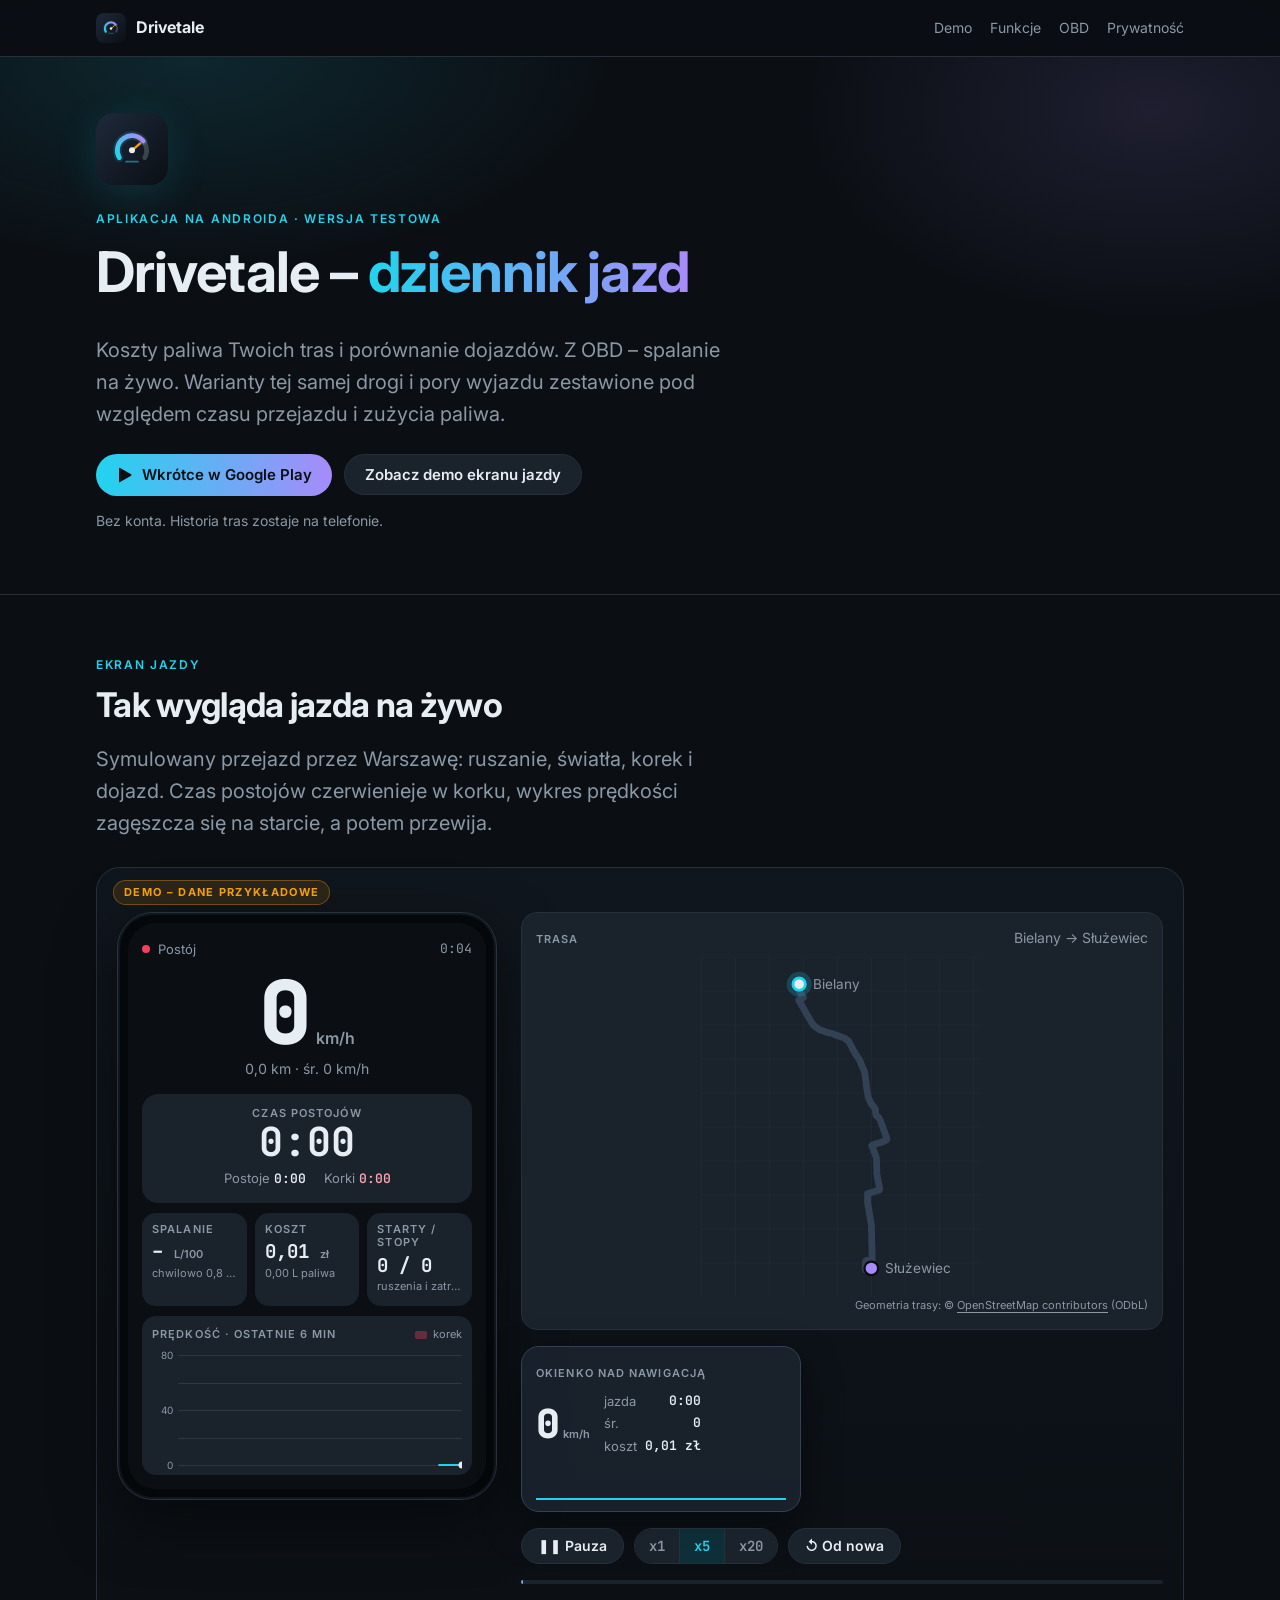
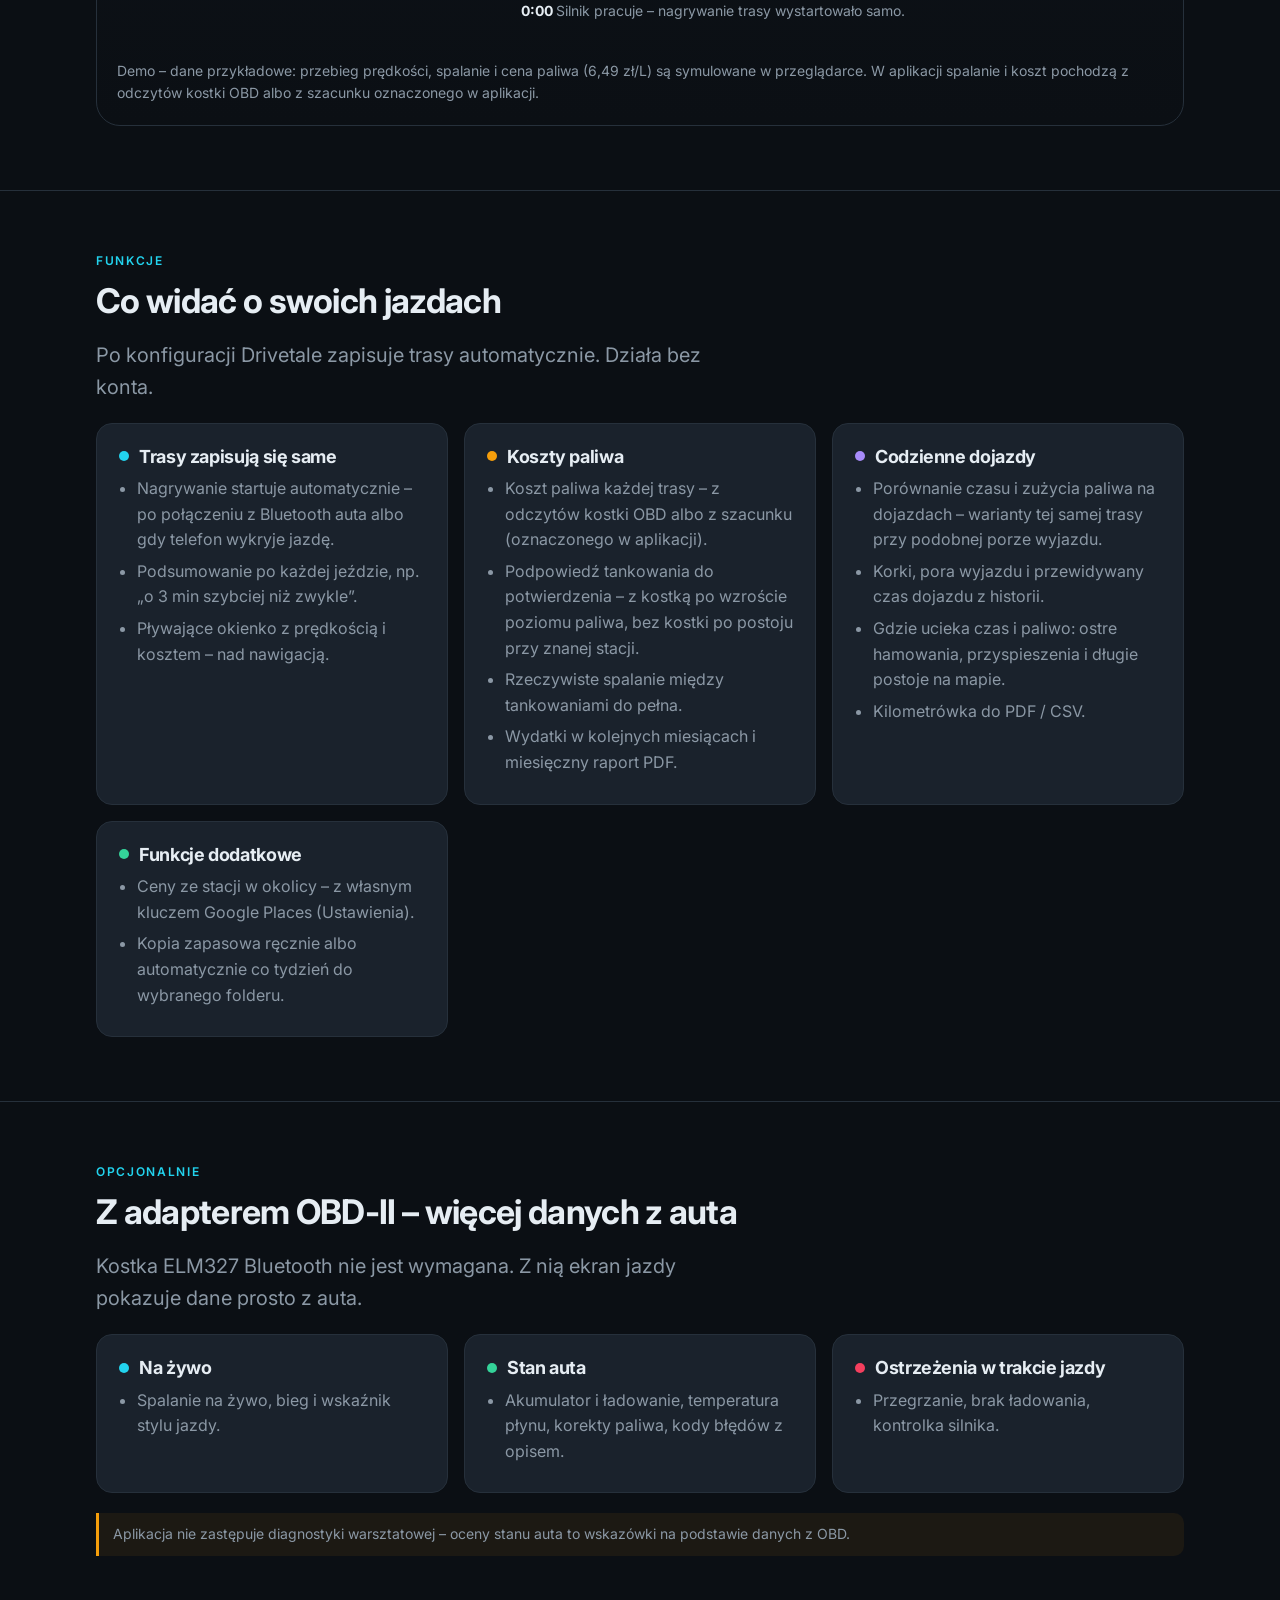
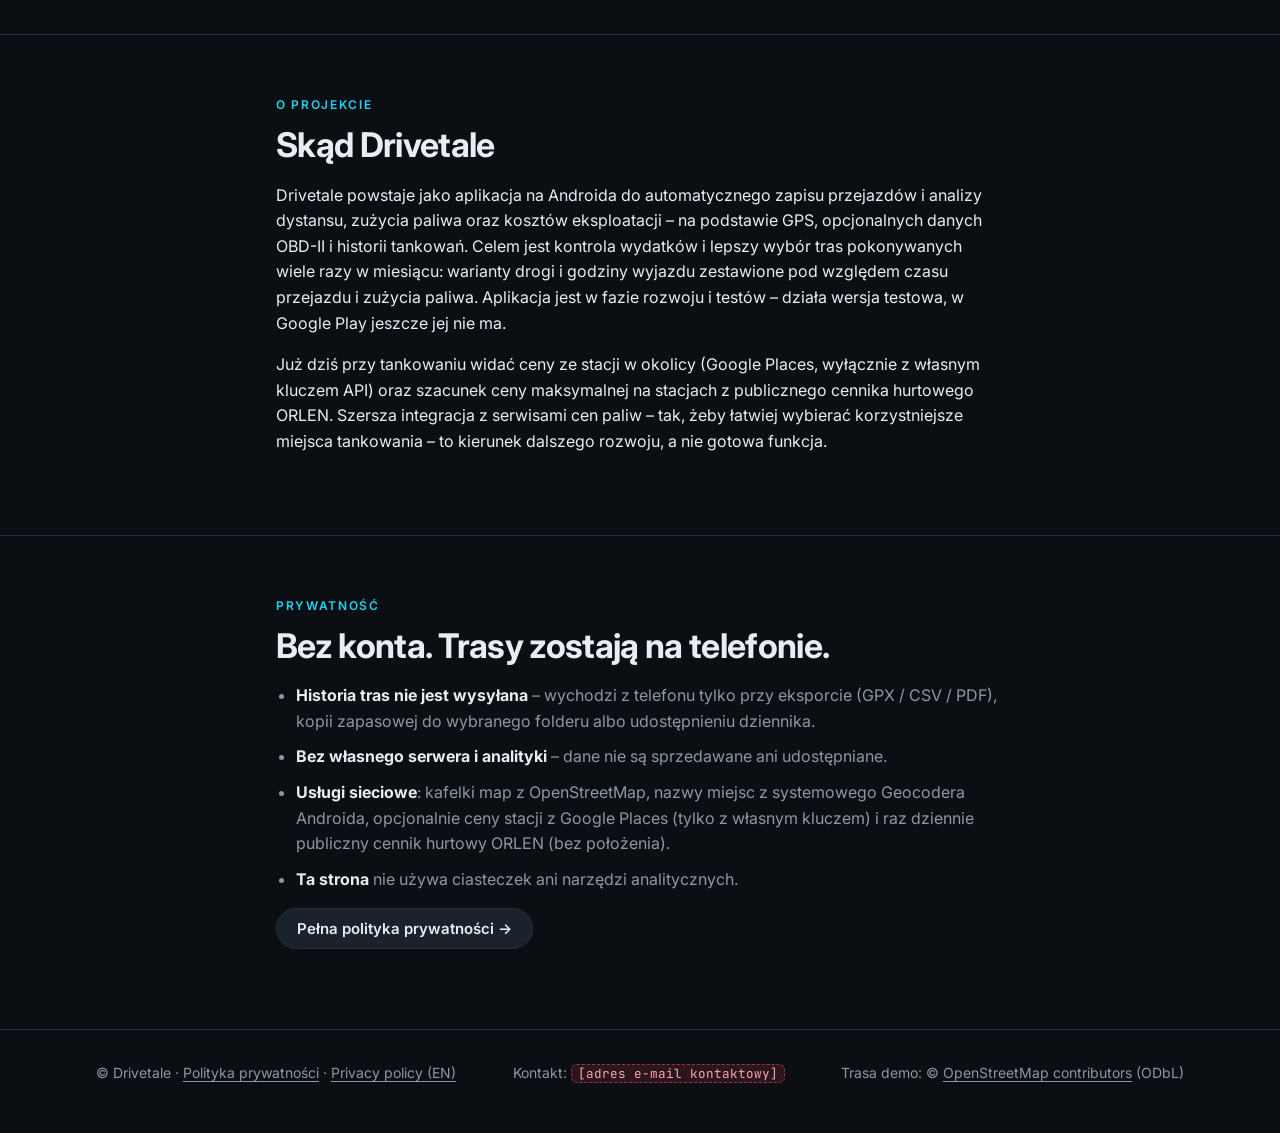
==== index.html @ a29736a2 "Strona Drivetale: strona główna z demem ekranu jazdy i polityka prywatności Statyczna strona pod Git" ====
<!doctype html>
<html lang="pl">
<head>
  <meta charset="utf-8">
  <meta name="viewport" content="width=device-width, initial-scale=1">
  <title>Drivetale – dziennik jazd</title>
  <meta name="description" content="Drivetale – dziennik jazd na Androida. Koszty paliwa Twoich tras i porównanie dojazdów: warianty drogi i pory wyjazdu pod względem czasu i spalania. Z OBD – spalanie na żywo.">
  <meta name="theme-color" content="#0B0F14">
  <meta property="og:title" content="Drivetale – dziennik jazd">
  <meta property="og:description" content="Koszty paliwa Twoich tras i porównanie dojazdów. Z OBD – spalanie na żywo.">
  <meta property="og:type" content="website">
  <link rel="icon" type="image/svg+xml" href="favicon.svg">
  <link rel="preconnect" href="https://fonts.googleapis.com">
  <link rel="preconnect" href="https://fonts.gstatic.com" crossorigin>
  <link rel="stylesheet" href="https://fonts.googleapis.com/css2?family=Inter:wght@400;600;700;800&family=JetBrains+Mono:wght@500;700&display=swap">
  <link rel="stylesheet" href="assets/style.css">
  <link rel="stylesheet" href="assets/demo.css">
</head>
<body>
  <header class="topbar">
    <div class="wrap">
      <a class="brand" href="./"><img src="favicon.svg" alt="" width="30" height="30">Drivetale</a>
      <nav class="topnav" aria-label="Sekcje strony">
        <a href="#demo">Demo</a>
        <a href="#funkcje" class="hide-sm">Funkcje</a>
        <a href="#obd" class="hide-sm">OBD</a>
        <a href="#prywatnosc">Prywatność</a>
      </nav>
    </div>
  </header>

  <main>
    <section class="hero">
      <div class="wrap">
        <img class="hero-logo" src="favicon.svg" alt="Ikona Drivetale" width="72" height="72">
        <div class="eyebrow">Aplikacja na Androida · wersja testowa</div>
        <h1>Drivetale – <span class="accent">dziennik jazd</span></h1>
        <p class="lead">Koszty paliwa Twoich tras i porównanie dojazdów. Z OBD – spalanie na żywo.
          Warianty tej samej drogi i pory wyjazdu zestawione pod względem czasu przejazdu i zużycia paliwa.</p>
        <div class="cta-row">
          <a class="btn btn-primary" id="play-cta" role="link" aria-disabled="true">
            <svg width="18" height="18" viewBox="0 0 24 24" aria-hidden="true"><path fill="currentColor" d="M4 3.5v17a1 1 0 0 0 1.5.86l14.6-8.5a1 1 0 0 0 0-1.72L5.5 2.64A1 1 0 0 0 4 3.5z"/></svg>
            <span id="play-cta-label">Wkrótce w Google Play</span>
          </a>
          <a class="btn" href="#demo">Zobacz demo ekranu jazdy</a>
        </div>
        <p class="small muted" style="margin-top:14px">Bez konta. Historia tras zostaje na telefonie.</p>
      </div>
    </section>

    <section id="demo" class="demo-section">
      <div class="wrap">
        <div class="eyebrow">Ekran jazdy</div>
        <h2>Tak wygląda jazda na żywo</h2>
        <p class="lead">Symulowany przejazd przez Warszawę: ruszanie, światła, korek i dojazd. Czas postojów
          czerwienieje w korku, wykres prędkości zagęszcza się na starcie, a potem przewija.</p>

        <div class="demo" id="demo-root">
          <div class="demo-tag">Demo – dane przykładowe</div>

          <div class="demo-grid">
            <!-- Ekran telefonu -->
            <div class="phone" aria-label="Podgląd ekranu jazdy (demo)">
              <div class="phone-screen">
                <div class="ls-top">
                  <span class="ls-rec"><span class="rec-dot"></span><span id="d-status">Gotowe do startu</span></span>
                  <span class="ls-time" id="d-elapsed">0:00</span>
                </div>

                <div class="ls-speed">
                  <span class="ls-speed-val" id="d-speed">0</span>
                  <span class="ls-speed-unit">km/h</span>
                </div>
                <div class="ls-sub"><span id="d-dist">0,0</span> km · śr. <span id="d-avg">0</span> km/h</div>

                <div class="ls-stop" id="d-stopbox">
                  <div class="ls-label">CZAS POSTOJÓW</div>
                  <div class="ls-stop-val" id="d-stop">0:00</div>
                  <div class="ls-pair">
                    <span>Postoje <b id="d-stops-sum">0:00</b></span>
                    <span class="jam">Korki <b id="d-jam-sum">0:00</b></span>
                  </div>
                </div>

                <div class="ls-tiles">
                  <div class="tile">
                    <div class="ls-label">Spalanie</div>
                    <div class="tile-val"><span id="d-fuel">–</span> <small>L/100</small></div>
                    <div class="tile-sub">chwilowo <span id="d-fuel-now">–</span></div>
                  </div>
                  <div class="tile">
                    <div class="ls-label">Koszt</div>
                    <div class="tile-val"><span id="d-cost">0,00</span> <small>zł</small></div>
                    <div class="tile-sub"><span id="d-litres">0,00</span> L paliwa</div>
                  </div>
                  <div class="tile">
                    <div class="ls-label">Starty / Stopy</div>
                    <div class="tile-val"><span id="d-starts">0</span> / <span id="d-halts">0</span></div>
                    <div class="tile-sub">ruszenia i zatrzymania</div>
                  </div>
                </div>

                <div class="ls-chart">
                  <div class="ls-chart-head"><span class="ls-label">Prędkość · ostatnie 6 min</span><span class="ls-legend"><i class="lg-jam"></i>korek</span></div>
                  <canvas id="d-chart" height="120" aria-label="Wykres prędkości z ostatnich 6 minut" role="img"></canvas>
                </div>
              </div>
            </div>

            <!-- Mapa, okienko, sterowanie -->
            <div class="demo-side">
              <div class="side-card map-card">
                <div class="side-head"><span class="ls-label">Trasa</span><span class="small muted">Bielany → Służewiec</span></div>
                <svg id="d-map" viewBox="0 0 300 300" role="img" aria-label="Przebieg trasy demo (schemat bez podkładu mapy)"></svg>
                <div class="map-credit">Geometria trasy: © <a href="https://www.openstreetmap.org/copyright" rel="noopener">OpenStreetMap contributors</a> (ODbL)</div>
              </div>

              <div class="pip" aria-label="Pływające okienko (demo)">
                <div class="pip-head"><span class="ls-label">Okienko nad nawigacją</span></div>
                <div class="pip-body">
                  <div class="pip-speed"><span id="p-speed">0</span><small>km/h</small></div>
                  <div class="pip-stats">
                    <div><span>jazda</span><b id="p-drive">0:00</b></div>
                    <div><span>śr.</span><b id="p-avg">0</b></div>
                    <div><span>koszt</span><b id="p-cost">0,00 zł</b></div>
                  </div>
                </div>
                <svg class="pip-spark" id="p-spark" viewBox="0 0 200 36" preserveAspectRatio="none" aria-hidden="true"><polyline points=""/></svg>
              </div>

              <div class="controls" role="group" aria-label="Sterowanie demem">
                <button class="btn" id="c-play" type="button" aria-pressed="false">▶ Start</button>
                <div class="seg" role="group" aria-label="Tempo odtwarzania">
                  <button type="button" data-mult="1">x1</button>
                  <button type="button" data-mult="5" class="on">x5</button>
                  <button type="button" data-mult="20">x20</button>
                </div>
                <button class="btn" id="c-restart" type="button">↺ Od nowa</button>
              </div>
              <div class="progress" aria-hidden="true"><div id="d-progress"></div></div>
              <p class="demo-event small" id="d-event" aria-live="polite">Naciśnij Start, żeby odtworzyć przejazd.</p>
            </div>
          </div>
          <p class="small muted demo-foot">Demo – dane przykładowe: przebieg prędkości, spalanie i cena paliwa
            (<span id="d-price">6,49</span> zł/L) są symulowane w przeglądarce. W aplikacji spalanie i koszt pochodzą
            z odczytów kostki OBD albo z szacunku oznaczonego w aplikacji.</p>
        </div>
      </div>
    </section>

    <section id="funkcje">
      <div class="wrap">
        <div class="eyebrow">Funkcje</div>
        <h2>Co widać o swoich jazdach</h2>
        <p class="lead">Po konfiguracji Drivetale zapisuje trasy automatycznie. Działa bez konta.</p>
        <div class="grid">
          <article class="card">
            <h3><span class="dot" style="background:var(--cyan)"></span>Trasy zapisują się same</h3>
            <ul>
              <li>Nagrywanie startuje automatycznie – po połączeniu z Bluetooth auta albo gdy telefon wykryje jazdę.</li>
              <li>Podsumowanie po każdej jeździe, np. „o 3 min szybciej niż zwykle”.</li>
              <li>Pływające okienko z prędkością i kosztem – nad nawigacją.</li>
            </ul>
          </article>
          <article class="card">
            <h3><span class="dot" style="background:var(--amber)"></span>Koszty paliwa</h3>
            <ul>
              <li>Koszt paliwa każdej trasy – z odczytów kostki OBD albo z szacunku (oznaczonego w aplikacji).</li>
              <li>Podpowiedź tankowania do potwierdzenia – z kostką po wzroście poziomu paliwa, bez kostki po postoju przy znanej stacji.</li>
              <li>Rzeczywiste spalanie między tankowaniami do pełna.</li>
              <li>Wydatki w kolejnych miesiącach i miesięczny raport PDF.</li>
            </ul>
          </article>
          <article class="card">
            <h3><span class="dot" style="background:var(--violet)"></span>Codzienne dojazdy</h3>
            <ul>
              <li>Porównanie czasu i zużycia paliwa na dojazdach – warianty tej samej trasy przy podobnej porze wyjazdu.</li>
              <li>Korki, pora wyjazdu i przewidywany czas dojazdu z historii.</li>
              <li>Gdzie ucieka czas i paliwo: ostre hamowania, przyspieszenia i długie postoje na mapie.</li>
              <li>Kilometrówka do PDF / CSV.</li>
            </ul>
          </article>
          <article class="card">
            <h3><span class="dot" style="background:var(--emerald)"></span>Funkcje dodatkowe</h3>
            <ul>
              <li>Ceny ze stacji w okolicy – z własnym kluczem Google Places (Ustawienia).</li>
              <li>Kopia zapasowa ręcznie albo automatycznie co tydzień do wybranego folderu.</li>
            </ul>
          </article>
        </div>
      </div>
    </section>

    <section id="obd">
      <div class="wrap">
        <div class="eyebrow">Opcjonalnie</div>
        <h2>Z adapterem OBD-II – więcej danych z auta</h2>
        <p class="lead">Kostka ELM327 Bluetooth nie jest wymagana. Z nią ekran jazdy pokazuje dane prosto z auta.</p>
        <div class="grid">
          <article class="card">
            <h3><span class="dot" style="background:var(--cyan)"></span>Na żywo</h3>
            <ul><li>Spalanie na żywo, bieg i wskaźnik stylu jazdy.</li></ul>
          </article>
          <article class="card">
            <h3><span class="dot" style="background:var(--emerald)"></span>Stan auta</h3>
            <ul><li>Akumulator i ładowanie, temperatura płynu, korekty paliwa, kody błędów z opisem.</li></ul>
          </article>
          <article class="card">
            <h3><span class="dot" style="background:var(--rose)"></span>Ostrzeżenia w trakcie jazdy</h3>
            <ul><li>Przegrzanie, brak ładowania, kontrolka silnika.</li></ul>
          </article>
        </div>
        <p class="note" style="margin-top:20px">Aplikacja nie zastępuje diagnostyki warsztatowej – oceny stanu auta to wskazówki na podstawie danych z OBD.</p>
      </div>
    </section>

    <section id="o-projekcie">
      <div class="wrap narrow">
        <div class="eyebrow">O projekcie</div>
        <h2>Skąd Drivetale</h2>
        <p>Drivetale powstaje jako aplikacja na Androida do automatycznego zapisu przejazdów i analizy dystansu,
          zużycia paliwa oraz kosztów eksploatacji – na podstawie GPS, opcjonalnych danych OBD-II i historii tankowań.
          Celem jest kontrola wydatków i lepszy wybór tras pokonywanych wiele razy w miesiącu: warianty drogi
          i godziny wyjazdu zestawione pod względem czasu przejazdu i zużycia paliwa. Aplikacja jest w fazie rozwoju
          i testów – działa wersja testowa, w Google Play jeszcze jej nie ma.</p>
        <p>Już dziś przy tankowaniu widać ceny ze stacji w okolicy (Google Places, wyłącznie z własnym kluczem API)
          oraz szacunek ceny maksymalnej na stacjach z publicznego cennika hurtowego ORLEN. Szersza integracja
          z serwisami cen paliw – tak, żeby łatwiej wybierać korzystniejsze miejsca tankowania – to kierunek
          dalszego rozwoju, a nie gotowa funkcja.</p>
      </div>
    </section>

    <section id="prywatnosc">
      <div class="wrap narrow">
        <div class="eyebrow">Prywatność</div>
        <h2>Bez konta. Trasy zostają na telefonie.</h2>
        <ul class="privacy-list">
          <li><b>Historia tras nie jest wysyłana</b> – wychodzi z telefonu tylko przy eksporcie (GPX / CSV / PDF), kopii zapasowej do wybranego folderu albo udostępnieniu dziennika.</li>
          <li><b>Bez własnego serwera i analityki</b> – dane nie są sprzedawane ani udostępniane.</li>
          <li><b>Usługi sieciowe</b>: kafelki map z OpenStreetMap, nazwy miejsc z systemowego Geocodera Androida, opcjonalnie ceny stacji z Google Places (tylko z własnym kluczem) i raz dziennie publiczny cennik hurtowy ORLEN (bez położenia).</li>
          <li><b>Ta strona</b> nie używa ciasteczek ani narzędzi analitycznych.</li>
        </ul>
        <p><a class="btn" href="polityka-prywatnosci.html">Pełna polityka prywatności →</a></p>
      </div>
    </section>
  </main>

  <footer>
    <div class="wrap">
      <div>© Drivetale · <a href="polityka-prywatnosci.html">Polityka prywatności</a> · <a href="polityka-prywatnosci.html#en">Privacy policy (EN)</a></div>
      <div>Kontakt: <span class="placeholder" title="Do uzupełnienia przed publikacją">[adres e-mail kontaktowy]</span></div>
      <div class="small">Trasa demo: © <a href="https://www.openstreetmap.org/copyright" rel="noopener">OpenStreetMap contributors</a> (ODbL)</div>
    </div>
  </footer>

  <script src="assets/site.js"></script>
  <script src="assets/route.js"></script>
  <script src="assets/demo.js"></script>
</body>
</html>
---- assets/style.css ----
/* Drivetale – wspólne style strony (kolory jak w ciemnym motywie aplikacji) */
:root {
  color-scheme: dark;
  --bg: #0B0F14;
  --bg-2: #10161D;
  --surface: #1A222C;
  --line: #26303B;
  --text: #E6EDF3;
  --muted: #8B98A5;
  --cyan: #22D3EE;
  --violet: #A78BFA;
  --amber: #F59E0B;
  --emerald: #34D399;
  --rose: #F43F5E;
  --radius: 16px;
  --gutter: 16px;
  --font: "Inter", system-ui, -apple-system, "Segoe UI", Roboto, sans-serif;
  --mono: "JetBrains Mono", ui-monospace, "SFMono-Regular", Menlo, monospace;
}

*, *::before, *::after { box-sizing: border-box; }
html { -webkit-text-size-adjust: 100%; scroll-behavior: smooth; }
@media (prefers-reduced-motion: reduce) { html { scroll-behavior: auto; } }
body {
  margin: 0;
  background: var(--bg);
  color: var(--text);
  font: 16px/1.6 var(--font);
  overflow-x: hidden;
}
img, svg, canvas { max-width: 100%; }
a { color: var(--cyan); text-underline-offset: 3px; }
a:hover { color: #67E8F9; }
:focus-visible { outline: 2px solid var(--cyan); outline-offset: 2px; border-radius: 4px; }

.wrap { width: 100%; max-width: 1120px; margin: 0 auto; padding: 0 var(--gutter); }
.narrow { max-width: 760px; }

/* Nagłówek */
.topbar {
  position: sticky; top: 0; z-index: 10;
  background: rgba(11, 15, 20, .85);
  backdrop-filter: blur(10px); -webkit-backdrop-filter: blur(10px);
  border-bottom: 1px solid var(--line);
}
.topbar .wrap { display: flex; align-items: center; justify-content: space-between; gap: 12px; height: 56px; }
.brand { display: flex; align-items: center; gap: 10px; color: var(--text); text-decoration: none; font-weight: 700; letter-spacing: -.01em; }
.brand img { width: 30px; height: 30px; border-radius: 8px; }
.topnav { display: flex; gap: 18px; font-size: 14px; }
.topnav a { color: var(--muted); text-decoration: none; }
.topnav a:hover { color: var(--text); }
@media (max-width: 640px) { .topnav .hide-sm { display: none; } }

/* Sekcje */
section { padding: 64px 0; }
section + section { border-top: 1px solid var(--line); }
h1, h2, h3 { line-height: 1.2; letter-spacing: -.02em; margin: 0 0 .5em; }
h1 { font-size: clamp(32px, 6vw, 56px); }
h2 { font-size: clamp(24px, 4vw, 34px); }
h3 { font-size: 18px; }
p { margin: 0 0 1em; }
.lead { font-size: clamp(17px, 2.2vw, 20px); color: var(--muted); max-width: 640px; }
.eyebrow { font: 600 12px/1 var(--font); letter-spacing: .14em; text-transform: uppercase; color: var(--cyan); margin-bottom: 14px; }
.muted { color: var(--muted); }
.small { font-size: 14px; }

/* Hero */
.hero { padding: 56px 0 48px; background:
  radial-gradient(600px 300px at 15% 0%, rgba(34, 211, 238, .12), transparent 70%),
  radial-gradient(500px 300px at 90% 10%, rgba(167, 139, 250, .12), transparent 70%); }
.hero h1 .accent { background: linear-gradient(90deg, var(--cyan), var(--violet)); -webkit-background-clip: text; background-clip: text; color: transparent; }
.hero-logo { width: 72px; height: 72px; border-radius: 18px; margin-bottom: 20px; box-shadow: 0 10px 40px rgba(34, 211, 238, .15); }
.cta-row { display: flex; flex-wrap: wrap; gap: 12px; align-items: center; margin-top: 24px; }
.btn {
  display: inline-flex; align-items: center; gap: 8px;
  padding: 12px 20px; border-radius: 999px; border: 1px solid var(--line);
  background: var(--surface); color: var(--text); font: 600 15px/1 var(--font);
  text-decoration: none; cursor: pointer;
}
.btn:hover { border-color: var(--cyan); color: var(--text); }
.btn-primary { background: linear-gradient(90deg, var(--cyan), var(--violet)); color: #0B0F14; border: 0; }
.btn-primary:hover { color: #0B0F14; filter: brightness(1.08); }
.btn[aria-disabled="true"] { cursor: default; }
.badge { display: inline-block; padding: 4px 10px; border-radius: 999px; font-size: 12px; font-weight: 600; background: rgba(245, 158, 11, .14); color: var(--amber); }

/* Karty funkcji */
.grid { display: grid; gap: 16px; grid-template-columns: repeat(auto-fit, minmax(min(100%, 300px), 1fr)); }
.card { background: var(--surface); border: 1px solid var(--line); border-radius: var(--radius); padding: 22px; }
.card h3 { display: flex; align-items: center; gap: 10px; }
.card ul { margin: 0; padding-left: 18px; color: var(--muted); }
.card li { margin: 6px 0; }
.card li strong { color: var(--text); font-weight: 600; }
.dot { width: 10px; height: 10px; border-radius: 50%; flex: none; }
.note { border-left: 3px solid var(--amber); padding: 10px 14px; background: rgba(245, 158, 11, .07); border-radius: 0 10px 10px 0; color: var(--muted); font-size: 14px; }

/* Stopka */
footer { border-top: 1px solid var(--line); padding: 32px 0 48px; color: var(--muted); font-size: 14px; }
footer .wrap { display: flex; flex-wrap: wrap; gap: 12px 28px; justify-content: space-between; }
footer a { color: var(--muted); }
.placeholder { background: rgba(244, 63, 94, .14); color: #FDA4AF; border: 1px dashed rgba(244, 63, 94, .6); border-radius: 6px; padding: 0 6px; font-family: var(--mono); font-size: .9em; white-space: nowrap; }

/* Treść polityki */
.doc h1 { font-size: clamp(28px, 5vw, 40px); }
.doc h2 { font-size: 22px; margin-top: 2em; }
.doc ul { padding-left: 20px; }
.doc li { margin: 8px 0; }
.doc hr { border: 0; border-top: 1px solid var(--line); margin: 48px 0; }
.doc .meta { color: var(--muted); font-size: 15px; }
.doc a { word-break: break-word; }
---- assets/demo.css ----
/* Drivetale – interaktywne demo ekranu jazdy */
.demo { position: relative; margin-top: 28px; padding: 44px 20px 20px; border: 1px solid var(--line); border-radius: 24px;
  background: linear-gradient(180deg, var(--bg-2), var(--bg)); }
.demo-tag { position: absolute; top: 12px; left: 16px; font: 700 11px/1 var(--font); letter-spacing: .12em; text-transform: uppercase;
  color: var(--amber); background: rgba(245, 158, 11, .12); border: 1px solid rgba(245, 158, 11, .35); padding: 6px 10px; border-radius: 999px; }
.demo-grid { display: grid; gap: 24px; grid-template-columns: minmax(0, 380px) minmax(0, 1fr); align-items: start; justify-content: center; }
@media (max-width: 820px) { .demo-grid { grid-template-columns: minmax(0, 1fr); } .demo { padding: 44px 12px 16px; } }
.demo-foot { margin: 18px 0 0; }

/* Telefon */
.phone { width: 100%; max-width: 380px; margin: 0 auto; padding: 10px; border-radius: 36px; background: #05080B;
  border: 1px solid #2A3440; box-shadow: 0 20px 60px rgba(0, 0, 0, .5), inset 0 0 0 2px #10161D; }
.phone-screen { border-radius: 28px; background: var(--bg); padding: 16px 14px 14px; overflow: hidden; }
.ls-top { display: flex; justify-content: space-between; align-items: center; font-size: 13px; color: var(--muted); }
.ls-rec { display: inline-flex; align-items: center; gap: 8px; }
.rec-dot { width: 8px; height: 8px; border-radius: 50%; background: var(--muted); }
.demo.running .rec-dot { background: var(--rose); animation: pulse 1.4s infinite; }
@keyframes pulse { 50% { opacity: .3; } }
@media (prefers-reduced-motion: reduce) { .demo.running .rec-dot { animation: none; } }
.ls-time { font-family: var(--mono); }
.ls-label { font: 600 11px/1.2 var(--font); letter-spacing: .1em; text-transform: uppercase; color: var(--muted); }

.ls-speed { display: flex; align-items: baseline; justify-content: center; gap: 8px; margin-top: 8px; }
.ls-speed-val { font: 800 88px/1 var(--mono); letter-spacing: -.04em; font-variant-numeric: tabular-nums; }
.ls-speed-unit { color: var(--muted); font-weight: 600; }
.ls-sub { text-align: center; color: var(--muted); font-size: 14px; margin-top: 2px; font-variant-numeric: tabular-nums; }

.ls-stop { margin-top: 14px; padding: 12px 14px; border-radius: 16px; background: var(--surface); border: 1px solid transparent;
  text-align: center; transition: background-color .4s, border-color .4s; }
.ls-stop-val { font: 700 40px/1.1 var(--mono); font-variant-numeric: tabular-nums; transition: color .4s; }
.ls-pair { display: flex; justify-content: center; gap: 18px; font-size: 13px; color: var(--muted); margin-top: 4px; }
.ls-pair b { color: var(--text); font-family: var(--mono); font-weight: 600; }
.ls-stop.is-stopped .ls-stop-val { color: var(--amber); }
.ls-stop.is-jam { background: rgba(244, 63, 94, .14); border-color: rgba(244, 63, 94, .5); }
.ls-stop.is-jam .ls-stop-val, .ls-stop.is-jam .ls-label { color: var(--rose); }
.ls-pair .jam b { color: #FDA4AF; }

.ls-tiles { display: grid; grid-template-columns: repeat(3, minmax(0, 1fr)); gap: 8px; margin-top: 10px; }
.tile { background: var(--surface); border-radius: 14px; padding: 10px; min-width: 0; }
.tile-val { font: 700 19px/1.3 var(--mono); margin-top: 4px; white-space: nowrap; font-variant-numeric: tabular-nums; }
.tile-val small { font: 600 11px var(--font); color: var(--muted); }
.tile-sub { font-size: 11px; color: var(--muted); white-space: nowrap; overflow: hidden; text-overflow: ellipsis; }
@media (max-width: 360px) { .tile-val { font-size: 16px; } .ls-speed-val { font-size: 72px; } }

.ls-chart { margin-top: 10px; background: var(--surface); border-radius: 14px; padding: 10px 10px 6px; }
.ls-chart-head { display: flex; justify-content: space-between; align-items: center; margin-bottom: 6px; }
.ls-legend { font-size: 11px; color: var(--muted); display: inline-flex; align-items: center; gap: 6px; }
.lg-jam { width: 12px; height: 8px; border-radius: 2px; background: rgba(244, 63, 94, .35); display: inline-block; }
#d-chart { display: block; width: 100%; height: 120px; }

/* Panel boczny */
.demo-side { display: flex; flex-direction: column; gap: 16px; min-width: 0; }
.side-card { background: var(--surface); border: 1px solid var(--line); border-radius: var(--radius); padding: 14px; }
.side-head { display: flex; justify-content: space-between; align-items: baseline; gap: 8px; flex-wrap: wrap; }
#d-map { display: block; width: 100%; height: auto; max-height: 340px; margin-top: 8px; }
.map-credit { font-size: 11px; color: var(--muted); text-align: right; }
.map-credit a { color: var(--muted); }

.pip { align-self: flex-start; width: 100%; max-width: 280px; background: rgba(26, 34, 44, .96); border: 1px solid #334155;
  border-radius: 18px; padding: 12px 14px 10px; box-shadow: 0 16px 40px rgba(0, 0, 0, .45); }
.pip-body { display: flex; align-items: center; gap: 14px; margin-top: 6px; }
.pip-speed { font: 800 40px/1 var(--mono); font-variant-numeric: tabular-nums; }
.pip-speed small { font: 600 11px var(--font); color: var(--muted); margin-left: 3px; }
.pip-stats { display: grid; gap: 2px; font-size: 13px; }
.pip-stats div { display: flex; gap: 8px; justify-content: space-between; }
.pip-stats span { color: var(--muted); }
.pip-stats b { font-family: var(--mono); font-weight: 600; font-variant-numeric: tabular-nums; }
.pip-spark { display: block; width: 100%; height: 36px; margin-top: 8px; }
.pip-spark polyline { fill: none; stroke: var(--cyan); stroke-width: 2; vector-effect: non-scaling-stroke; stroke-linejoin: round; }

.controls { display: flex; flex-wrap: wrap; gap: 10px; align-items: center; }
.controls .btn { padding: 10px 16px; font-size: 14px; }
.seg { display: inline-flex; border: 1px solid var(--line); border-radius: 999px; overflow: hidden; }
.seg button { background: var(--surface); color: var(--muted); border: 0; padding: 10px 14px; font: 600 14px/1 var(--mono); cursor: pointer; }
.seg button + button { border-left: 1px solid var(--line); }
.seg button.on { background: rgba(34, 211, 238, .16); color: var(--cyan); }
.progress { height: 4px; border-radius: 4px; background: var(--surface); overflow: hidden; }
.progress div { height: 100%; width: 0; background: linear-gradient(90deg, var(--cyan), var(--violet)); }
.demo-event { margin: 0; color: var(--muted); min-height: 3em; }
.demo-event b { color: var(--text); }

.privacy-list { padding-left: 20px; }
.privacy-list li { margin: 10px 0; color: var(--muted); }
.privacy-list b { color: var(--text); }

/* Wąskie telefony: ciaśniej, bez poziomego przewijania */
@media (max-width: 420px) {
  .demo { padding: 44px 8px 12px; border-radius: 18px; }
  .phone { padding: 6px; border-radius: 28px; }
  .phone-screen { padding: 14px 10px 10px; border-radius: 22px; }
  .ls-tiles { gap: 6px; }
  .tile { padding: 8px 7px; }
  .tile-val { font-size: 15px; }
  .tile .ls-label { font-size: 9.5px; letter-spacing: .04em; }
  .ls-stop-val { font-size: 34px; }
  .seg button { padding: 10px 11px; }
}
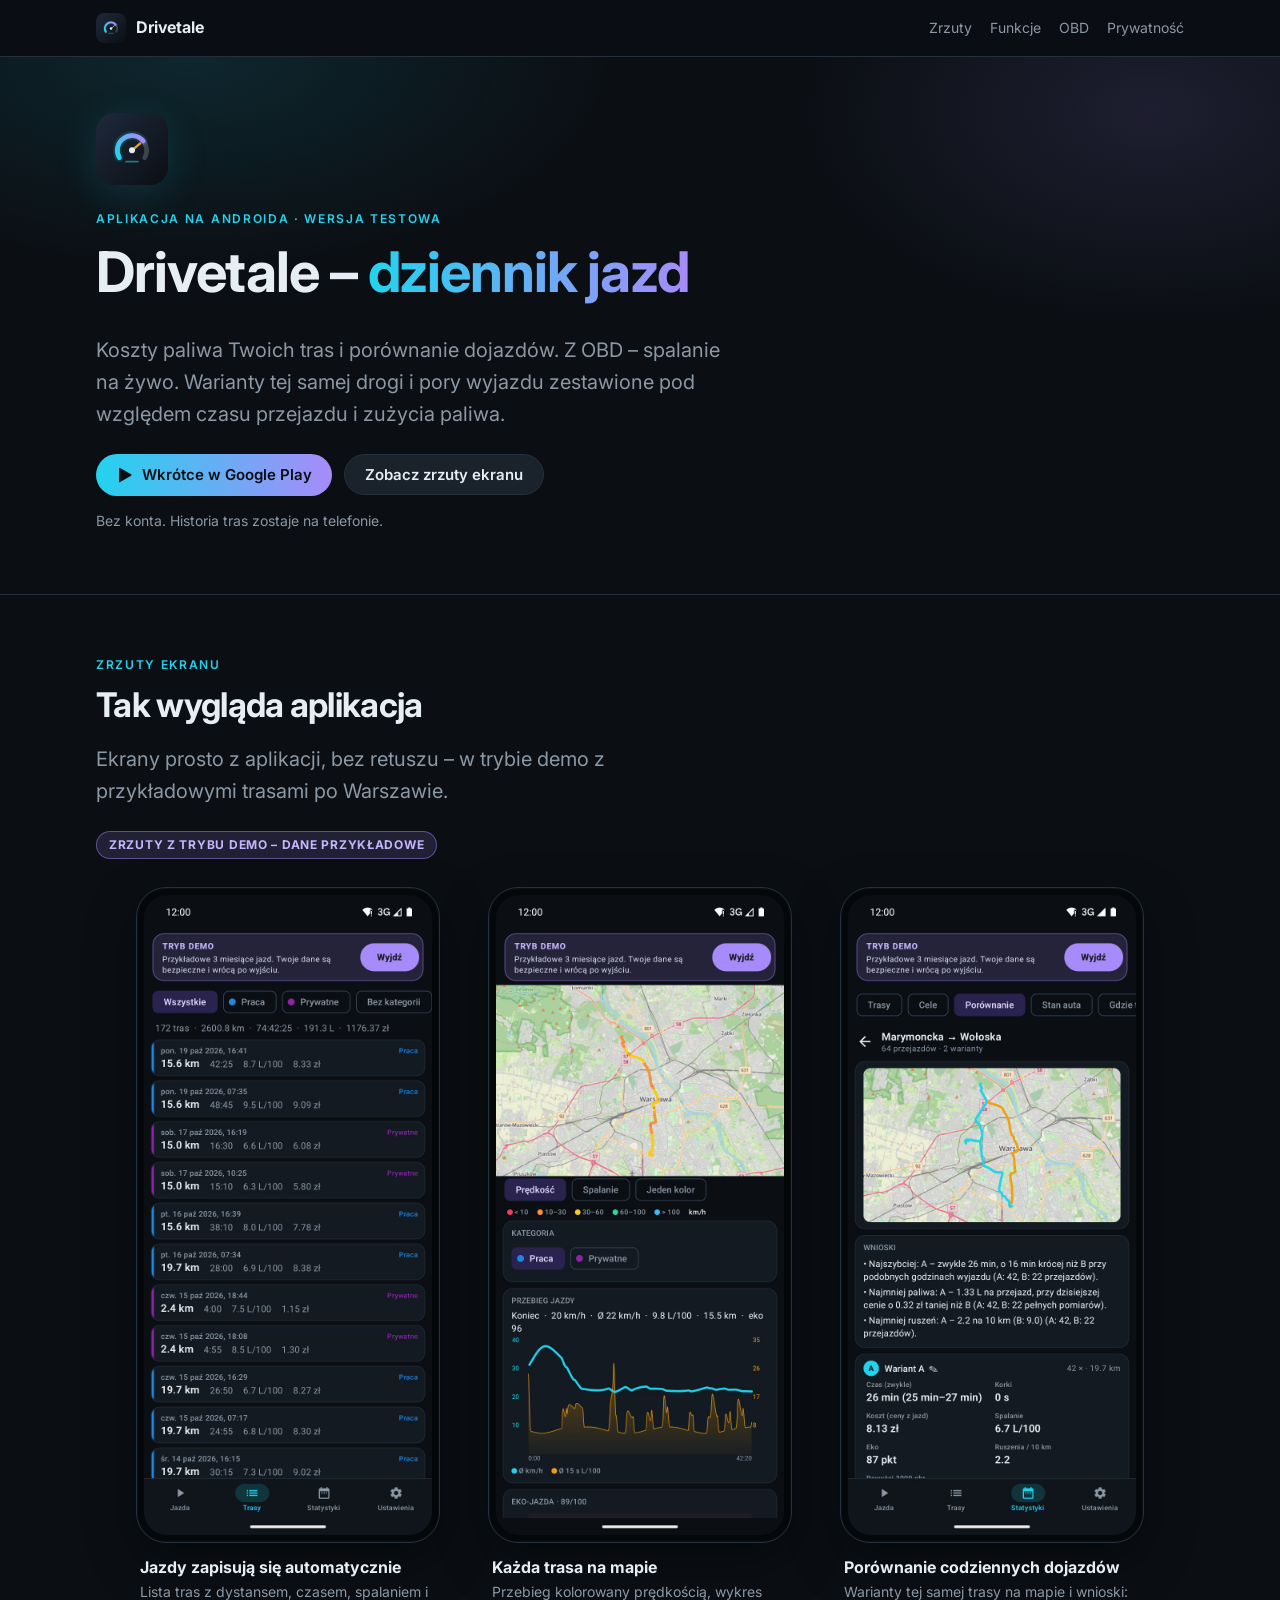
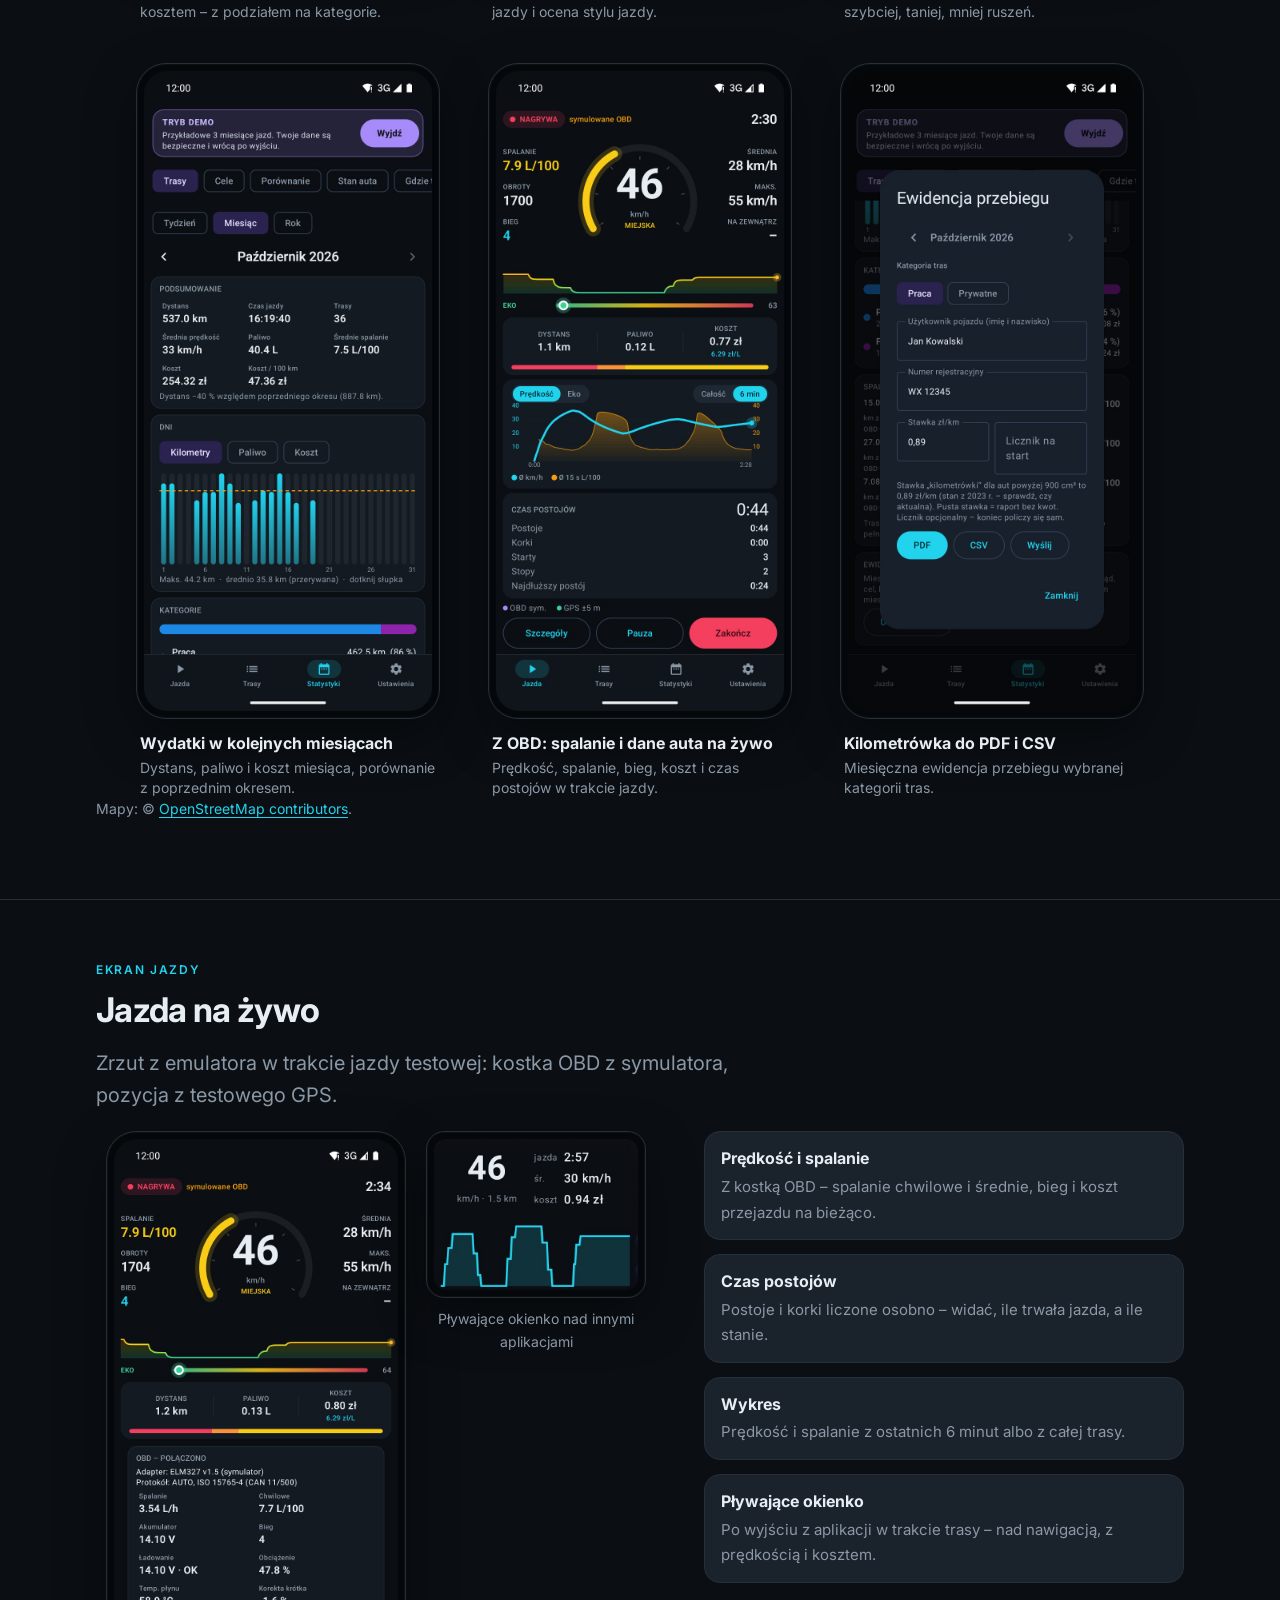
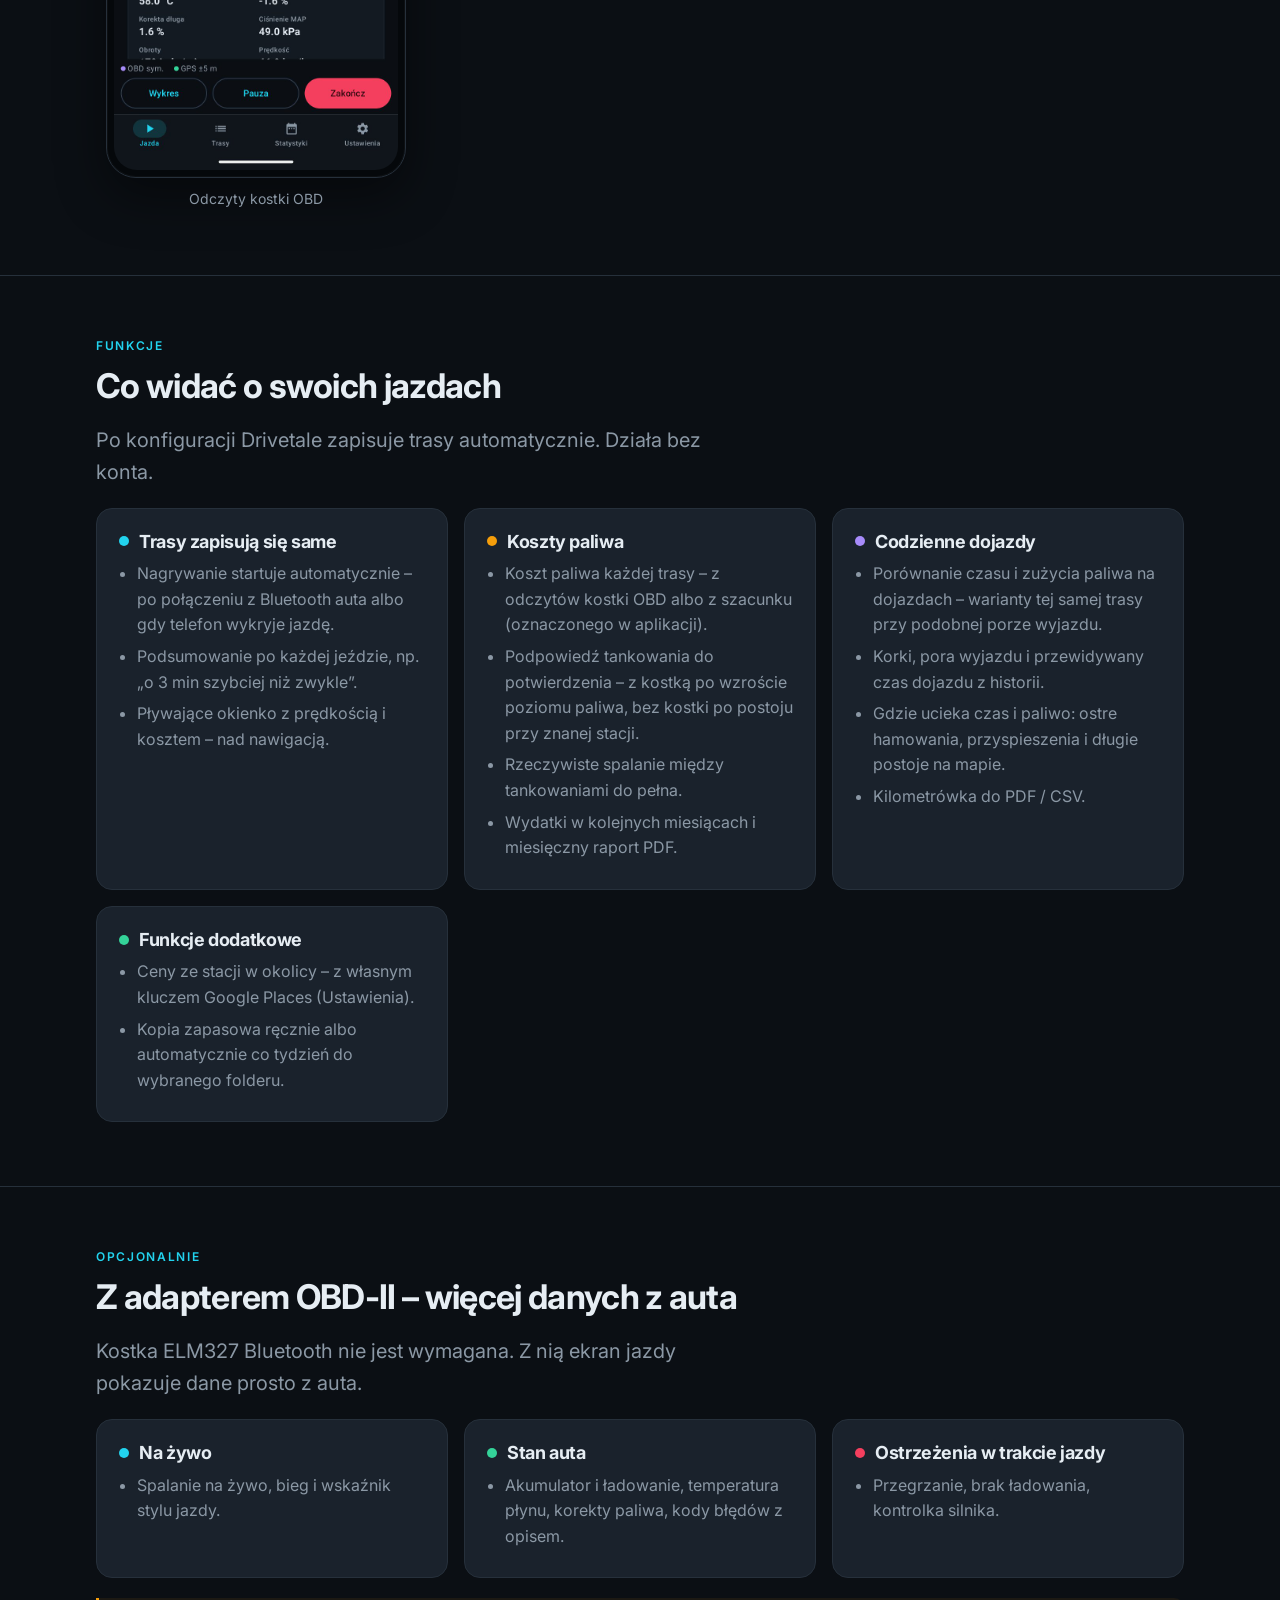
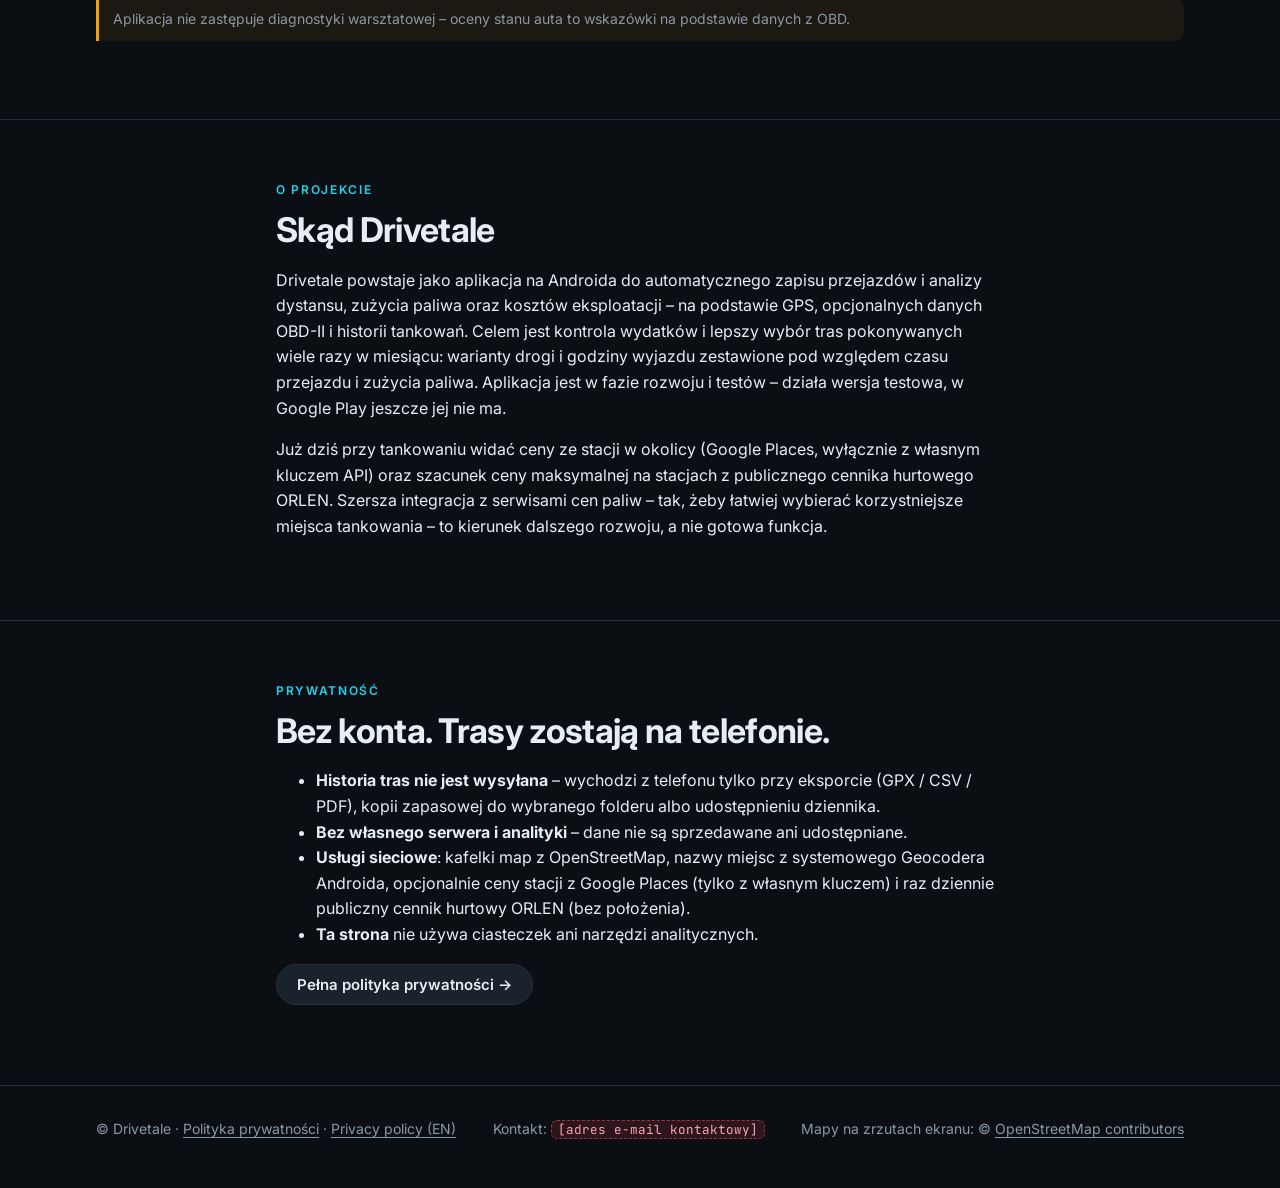
==== commit 3a0255b2: "Prawdziwe zrzuty ekranu aplikacji zamiast rysowanego dema Galeria sześciu ekranów z trybu demo (Tras" ====
--- a/index.html
+++ b/index.html
@@ -14,14 +14,14 @@
   <link rel="preconnect" href="https://fonts.gstatic.com" crossorigin>
   <link rel="stylesheet" href="https://fonts.googleapis.com/css2?family=Inter:wght@400;600;700;800&family=JetBrains+Mono:wght@500;700&display=swap">
   <link rel="stylesheet" href="assets/style.css">
-  <link rel="stylesheet" href="assets/demo.css">
+  <link rel="stylesheet" href="assets/gallery.css">
 </head>
 <body>
   <header class="topbar">
     <div class="wrap">
       <a class="brand" href="./"><img src="favicon.svg" alt="" width="30" height="30">Drivetale</a>
       <nav class="topnav" aria-label="Sekcje strony">
-        <a href="#demo">Demo</a>
+        <a href="#zrzuty">Zrzuty</a>
         <a href="#funkcje" class="hide-sm">Funkcje</a>
         <a href="#obd" class="hide-sm">OBD</a>
         <a href="#prywatnosc">Prywatność</a>
@@ -42,108 +42,71 @@
             <svg width="18" height="18" viewBox="0 0 24 24" aria-hidden="true"><path fill="currentColor" d="M4 3.5v17a1 1 0 0 0 1.5.86l14.6-8.5a1 1 0 0 0 0-1.72L5.5 2.64A1 1 0 0 0 4 3.5z"/></svg>
             <span id="play-cta-label">Wkrótce w Google Play</span>
           </a>
-          <a class="btn" href="#demo">Zobacz demo ekranu jazdy</a>
+          <a class="btn" href="#zrzuty">Zobacz zrzuty ekranu</a>
         </div>
         <p class="small muted" style="margin-top:14px">Bez konta. Historia tras zostaje na telefonie.</p>
       </div>
     </section>
 
-    <section id="demo" class="demo-section">
+    <section id="zrzuty">
+      <div class="wrap">
+        <div class="eyebrow">Zrzuty ekranu</div>
+        <h2>Tak wygląda aplikacja</h2>
+        <p class="lead">Ekrany prosto z aplikacji, bez retuszu – w trybie demo z przykładowymi trasami po Warszawie.</p>
+        <div class="shots-tag">Zrzuty z trybu demo – dane przykładowe</div>
+        <ul class="gallery" aria-label="Zrzuty ekranu aplikacji">
+          <li>
+            <figure><div class="device"><a href="assets/shots/trasy.jpg"><img src="assets/shots/trasy.jpg" alt="Lista tras w aplikacji Drivetale" width="720" height="1600" decoding="async"></a></div>
+            <figcaption><b>Jazdy zapisują się automatycznie</b><span>Lista tras z dystansem, czasem, spalaniem i kosztem – z podziałem na kategorie.</span></figcaption></figure>
+          </li>
+          <li>
+            <figure><div class="device"><a href="assets/shots/trasa.jpg"><img src="assets/shots/trasa.jpg" alt="Szczegóły trasy z mapą i wykresem prędkości" width="720" height="1600" decoding="async"></a></div>
+            <figcaption><b>Każda trasa na mapie</b><span>Przebieg kolorowany prędkością, wykres jazdy i ocena stylu jazdy.</span></figcaption></figure>
+          </li>
+          <li>
+            <figure><div class="device"><a href="assets/shots/porownanie.jpg"><img src="assets/shots/porownanie.jpg" alt="Porównanie dwóch wariantów dojazdu z mapą i wnioskami" width="720" height="1600" decoding="async"></a></div>
+            <figcaption><b>Porównanie codziennych dojazdów</b><span>Warianty tej samej trasy na mapie i wnioski: szybciej, taniej, mniej ruszeń.</span></figcaption></figure>
+          </li>
+          <li>
+            <figure><div class="device"><a href="assets/shots/statystyki.jpg"><img src="assets/shots/statystyki.jpg" alt="Statystyki miesiąca z kosztem i wykresem dni" width="720" height="1600" loading="lazy" decoding="async"></a></div>
+            <figcaption><b>Wydatki w kolejnych miesiącach</b><span>Dystans, paliwo i koszt miesiąca, porównanie z poprzednim okresem.</span></figcaption></figure>
+          </li>
+          <li>
+            <figure><div class="device"><a href="assets/shots/jazda.jpg"><img src="assets/shots/jazda.jpg" alt="Ekran jazdy z prędkościomierzem, wykresem i czasem postojów" width="720" height="1600" loading="lazy" decoding="async"></a></div>
+            <figcaption><b>Z OBD: spalanie i dane auta na żywo</b><span>Prędkość, spalanie, bieg, koszt i czas postojów w trakcie jazdy.</span></figcaption></figure>
+          </li>
+          <li>
+            <figure><div class="device"><a href="assets/shots/eksport.jpg"><img src="assets/shots/eksport.jpg" alt="Okno ewidencji przebiegu z eksportem do PDF i CSV" width="720" height="1600" loading="lazy" decoding="async"></a></div>
+            <figcaption><b>Kilometrówka do PDF i CSV</b><span>Miesięczna ewidencja przebiegu wybranej kategorii tras.</span></figcaption></figure>
+          </li>
+        </ul>
+        <p class="small muted gallery-hint">Przesuń w bok, żeby zobaczyć kolejne ekrany. Dotknięcie otwiera zrzut w pełnym rozmiarze.</p>
+        <p class="small muted">Mapy: © <a href="https://www.openstreetmap.org/copyright" rel="noopener">OpenStreetMap contributors</a>.</p>
+      </div>
+    </section>
+
+    <section id="jazda">
       <div class="wrap">
         <div class="eyebrow">Ekran jazdy</div>
-        <h2>Tak wygląda jazda na żywo</h2>
-        <p class="lead">Symulowany przejazd przez Warszawę: ruszanie, światła, korek i dojazd. Czas postojów
-          czerwienieje w korku, wykres prędkości zagęszcza się na starcie, a potem przewija.</p>
-
-        <div class="demo" id="demo-root">
-          <div class="demo-tag">Demo – dane przykładowe</div>
-
-          <div class="demo-grid">
-            <!-- Ekran telefonu -->
-            <div class="phone" aria-label="Podgląd ekranu jazdy (demo)">
-              <div class="phone-screen">
-                <div class="ls-top">
-                  <span class="ls-rec"><span class="rec-dot"></span><span id="d-status">Gotowe do startu</span></span>
-                  <span class="ls-time" id="d-elapsed">0:00</span>
-                </div>
-
-                <div class="ls-speed">
-                  <span class="ls-speed-val" id="d-speed">0</span>
-                  <span class="ls-speed-unit">km/h</span>
-                </div>
-                <div class="ls-sub"><span id="d-dist">0,0</span> km · śr. <span id="d-avg">0</span> km/h</div>
-
-                <div class="ls-stop" id="d-stopbox">
-                  <div class="ls-label">CZAS POSTOJÓW</div>
-                  <div class="ls-stop-val" id="d-stop">0:00</div>
-                  <div class="ls-pair">
-                    <span>Postoje <b id="d-stops-sum">0:00</b></span>
-                    <span class="jam">Korki <b id="d-jam-sum">0:00</b></span>
-                  </div>
-                </div>
-
-                <div class="ls-tiles">
-                  <div class="tile">
-                    <div class="ls-label">Spalanie</div>
-                    <div class="tile-val"><span id="d-fuel">–</span> <small>L/100</small></div>
-                    <div class="tile-sub">chwilowo <span id="d-fuel-now">–</span></div>
-                  </div>
-                  <div class="tile">
-                    <div class="ls-label">Koszt</div>
-                    <div class="tile-val"><span id="d-cost">0,00</span> <small>zł</small></div>
-                    <div class="tile-sub"><span id="d-litres">0,00</span> L paliwa</div>
-                  </div>
-                  <div class="tile">
-                    <div class="ls-label">Starty / Stopy</div>
-                    <div class="tile-val"><span id="d-starts">0</span> / <span id="d-halts">0</span></div>
-                    <div class="tile-sub">ruszenia i zatrzymania</div>
-                  </div>
-                </div>
-
-                <div class="ls-chart">
-                  <div class="ls-chart-head"><span class="ls-label">Prędkość · ostatnie 6 min</span><span class="ls-legend"><i class="lg-jam"></i>korek</span></div>
-                  <canvas id="d-chart" height="120" aria-label="Wykres prędkości z ostatnich 6 minut" role="img"></canvas>
-                </div>
-              </div>
-            </div>
-
-            <!-- Mapa, okienko, sterowanie -->
-            <div class="demo-side">
-              <div class="side-card map-card">
-                <div class="side-head"><span class="ls-label">Trasa</span><span class="small muted">Bielany → Służewiec</span></div>
-                <svg id="d-map" viewBox="0 0 300 300" role="img" aria-label="Przebieg trasy demo (schemat bez podkładu mapy)"></svg>
-                <div class="map-credit">Geometria trasy: © <a href="https://www.openstreetmap.org/copyright" rel="noopener">OpenStreetMap contributors</a> (ODbL)</div>
-              </div>
-
-              <div class="pip" aria-label="Pływające okienko (demo)">
-                <div class="pip-head"><span class="ls-label">Okienko nad nawigacją</span></div>
-                <div class="pip-body">
-                  <div class="pip-speed"><span id="p-speed">0</span><small>km/h</small></div>
-                  <div class="pip-stats">
-                    <div><span>jazda</span><b id="p-drive">0:00</b></div>
-                    <div><span>śr.</span><b id="p-avg">0</b></div>
-                    <div><span>koszt</span><b id="p-cost">0,00 zł</b></div>
-                  </div>
-                </div>
-                <svg class="pip-spark" id="p-spark" viewBox="0 0 200 36" preserveAspectRatio="none" aria-hidden="true"><polyline points=""/></svg>
-              </div>
-
-              <div class="controls" role="group" aria-label="Sterowanie demem">
-                <button class="btn" id="c-play" type="button" aria-pressed="false">▶ Start</button>
-                <div class="seg" role="group" aria-label="Tempo odtwarzania">
-                  <button type="button" data-mult="1">x1</button>
-                  <button type="button" data-mult="5" class="on">x5</button>
-                  <button type="button" data-mult="20">x20</button>
-                </div>
-                <button class="btn" id="c-restart" type="button">↺ Od nowa</button>
-              </div>
-              <div class="progress" aria-hidden="true"><div id="d-progress"></div></div>
-              <p class="demo-event small" id="d-event" aria-live="polite">Naciśnij Start, żeby odtworzyć przejazd.</p>
-            </div>
+        <h2>Jazda na żywo</h2>
+        <p class="lead">Zrzut z emulatora w trakcie jazdy testowej: kostka OBD z symulatora, pozycja z testowego GPS.</p>
+        <div class="drive">
+          <div class="drive-shots">
+            <figure>
+              <div class="device"><a href="assets/shots/jazda-obd.jpg"><img src="assets/shots/jazda-obd.jpg" alt="Ekran jazdy z odczytami kostki OBD (symulator)" width="720" height="1600" loading="lazy" decoding="async"></a></div>
+              <figcaption>Odczyty kostki OBD</figcaption>
+            </figure>
+            <figure>
+              <div class="device device-pip"><a href="assets/shots/okienko.jpg"><img src="assets/shots/okienko.jpg" alt="Pływające okienko z prędkością, czasem jazdy i kosztem" width="540" height="400" loading="lazy" decoding="async"></a></div>
+              <figcaption>Pływające okienko nad innymi aplikacjami</figcaption>
+            </figure>
           </div>
-          <p class="small muted demo-foot">Demo – dane przykładowe: przebieg prędkości, spalanie i cena paliwa
-            (<span id="d-price">6,49</span> zł/L) są symulowane w przeglądarce. W aplikacji spalanie i koszt pochodzą
-            z odczytów kostki OBD albo z szacunku oznaczonego w aplikacji.</p>
+          <ul class="drive-points">
+            <li><b>Prędkość i spalanie</b><span>Z kostką OBD – spalanie chwilowe i średnie, bieg i koszt przejazdu na bieżąco.</span></li>
+            <li><b>Czas postojów</b><span>Postoje i korki liczone osobno – widać, ile trwała jazda, a ile stanie.</span></li>
+            <li><b>Wykres</b><span>Prędkość i spalanie z ostatnich 6 minut albo z całej trasy.</span></li>
+            <li><b>Pływające okienko</b><span>Po wyjściu z aplikacji w trakcie trasy – nad nawigacją, z prędkością i kosztem.</span></li>
+          </ul>
         </div>
       </div>
     </section>
@@ -249,12 +212,10 @@
     <div class="wrap">
       <div>© Drivetale · <a href="polityka-prywatnosci.html">Polityka prywatności</a> · <a href="polityka-prywatnosci.html#en">Privacy policy (EN)</a></div>
       <div>Kontakt: <span class="placeholder" title="Do uzupełnienia przed publikacją">[adres e-mail kontaktowy]</span></div>
-      <div class="small">Trasa demo: © <a href="https://www.openstreetmap.org/copyright" rel="noopener">OpenStreetMap contributors</a> (ODbL)</div>
+      <div class="small">Mapy na zrzutach ekranu: © <a href="https://www.openstreetmap.org/copyright" rel="noopener">OpenStreetMap contributors</a></div>
     </div>
   </footer>
 
   <script src="assets/site.js"></script>
-  <script src="assets/route.js"></script>
-  <script src="assets/demo.js"></script>
 </body>
 </html>
--- a/assets/gallery.css
+++ b/assets/gallery.css
@@ -0,0 +1,61 @@
+/* Drivetale – prawdziwe zrzuty ekranu aplikacji (tryb demo) w prostej ramce telefonu */
+
+.shots-tag {
+  display: inline-block; margin: 4px 0 24px; padding: 6px 12px; border-radius: 999px;
+  font: 700 12px/1.2 var(--font); letter-spacing: .06em; text-transform: uppercase;
+  color: #C4B5FD; background: rgba(167, 139, 250, .14); border: 1px solid rgba(167, 139, 250, .45);
+}
+
+/* Ramka telefonu: ciemna obudowa, zaokrąglony ekran; obraz zachowuje proporcje zrzutu (1080 × 2400) */
+.device {
+  margin: 0; padding: 7px; border-radius: 30px;
+  background: #05080B; border: 1px solid var(--line);
+  box-shadow: 0 18px 50px rgba(0, 0, 0, .45), 0 0 0 1px rgba(255, 255, 255, .03) inset;
+}
+.device img {
+  display: block; width: 100%; height: auto; aspect-ratio: 9 / 20;
+  border-radius: 23px; background: var(--bg-2);
+}
+.device a { display: block; border-radius: 23px; }
+
+/* Galeria: przewijana w poziomie (telefon), siatka (szeroki ekran) */
+.gallery {
+  list-style: none; margin: 0; padding: 4px 2px 18px;
+  display: grid; grid-auto-flow: column; grid-auto-columns: min(72vw, 260px); gap: 20px;
+  overflow-x: auto; scroll-snap-type: x mandatory; overscroll-behavior-x: contain;
+  scrollbar-width: thin; scrollbar-color: var(--line) transparent;
+}
+.gallery > li { scroll-snap-align: start; display: flex; flex-direction: column; gap: 14px; }
+.gallery figcaption { padding: 0 4px; }
+.gallery figcaption b { display: block; font-size: 16px; line-height: 1.3; margin-bottom: 4px; }
+.gallery figcaption span { display: block; font-size: 14px; line-height: 1.45; color: var(--muted); }
+@media (min-width: 1000px) {
+  .gallery { grid-auto-flow: row; grid-template-columns: repeat(3, 1fr); overflow: visible; gap: 40px 48px; padding: 4px 40px 0; }
+}
+.gallery figure, .drive-shots figure { margin: 0; }
+.gallery figure { display: flex; flex-direction: column; gap: 14px; }
+/* Okienko: wycinek zrzutu w innych proporcjach niż cały ekran */
+.device-pip { border-radius: 18px; }
+.device-pip img, .device-pip a { aspect-ratio: auto; border-radius: 12px; }
+.gallery-hint { margin: 4px 0 0; }
+@media (min-width: 1000px) { .gallery-hint { display: none; } }
+
+/* Ekran jazdy: duży zrzut + okienko obok, opis z punktami */
+.drive {
+  display: grid; gap: 32px; align-items: start;
+  grid-template-columns: 1fr;
+}
+.drive-shots { display: grid; grid-template-columns: minmax(0, 300px) minmax(0, 220px); gap: 20px; align-items: start; justify-content: center; }
+.drive-shots figcaption { margin-top: 10px; font-size: 14px; color: var(--muted); text-align: center; }
+.drive-points { list-style: none; margin: 0; padding: 0; display: grid; gap: 14px; }
+.drive-points li { padding: 14px 16px; border: 1px solid var(--line); border-radius: var(--radius); background: var(--surface); }
+.drive-points b { display: block; margin-bottom: 2px; }
+.drive-points span { color: var(--muted); font-size: 15px; }
+@media (min-width: 900px) {
+  .drive { grid-template-columns: minmax(0, 560px) minmax(0, 1fr); gap: 48px; }
+}
+@media (max-width: 520px) {
+  .drive-shots { grid-template-columns: 1fr 0.75fr; gap: 12px; }
+  .device { padding: 5px; border-radius: 22px; }
+  .device img, .device a { border-radius: 17px; }
+}
